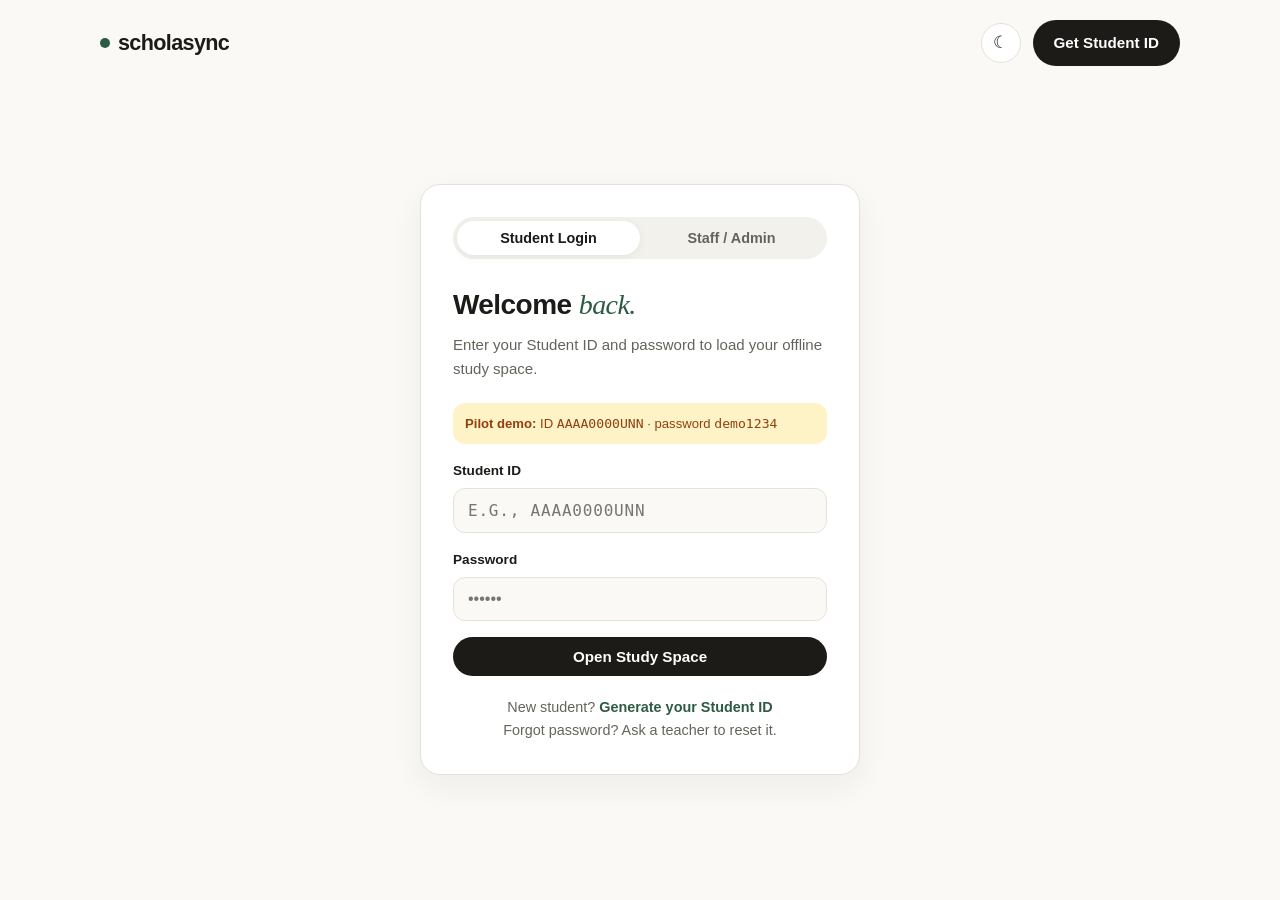
==== pages/admin.html @ c68374d1 "Initial commit: ScholaSync PWA prototype" ====
<!DOCTYPE html>
<html lang="en">
<head>
  <meta charset="UTF-8" />
  <meta name="viewport" content="width=device-width, initial-scale=1.0" />
  <title>Staff Attendance &amp; SMS Portal — ScholaSync</title>
  <meta name="theme-color" content="#faf9f6" />
  <link rel="stylesheet" href="../css/styles.css" />
  <script src="../js/theme.js"></script>
</head>
<body>
  <div class="container">
    <header class="navbar">
      <a href="../index.html" class="brand">
        <span class="brand-dot"></span>
        scholasync <span class="brand-sub">/ admin</span>
      </a>
      <div class="nav-actions">
        <button type="button" class="theme-toggle" data-theme-toggle aria-label="Switch to dark mode"></button>
        <a href="signup.html" class="btn btn-outline">+ Register Student</a>
        <button type="button" id="staffLogoutBtn" class="btn btn-ghost">Log out</button>
      </div>
    </header>

    <section class="admin-header">
      <div>
        <h1>Weekly Attendance <span class="serif-italic">Register.</span></h1>
        <p class="page-sub" id="admin-sub">
          Synced with local database • Rows highlight red at 3+ missed classes
        </p>
      </div>
    </section>

    <section class="stats-row">
      <div class="stat-card">
        <span>Registered Students</span>
        <strong id="stat-total">0</strong>
      </div>
      <div class="stat-card">
        <span>Chronic Absentees (3+ Missed)</span>
        <strong id="stat-flagged" class="text-danger">0</strong>
      </div>
      <div class="stat-card">
        <span>2G SMS Gateway Status</span>
        <strong class="stat-gateway" id="stat-sms">● Ready (Low-Cost Queue)</strong>
      </div>
    </section>

    <section class="table-card">
      <table>
        <thead>
          <tr>
            <th>Student Name &amp; ID</th>
            <th>Age</th>
            <th>Weekly Attendance (Mon – Fri)</th>
            <th>Status</th>
            <th>Parent SMS Action</th>
          </tr>
        </thead>
        <tbody id="attendance-tbody"></tbody>
      </table>
    </section>
  </div>

  <div class="modal-backdrop" id="smsModal">
    <div class="modal-box modal-box-sm">
      <div class="title-accent" id="smsModalTitle">📲 2G SMS Alert Queued &amp; Sent</div>
      <p class="sms-recipient" id="smsRecipientLabel">
        Recipient: 08031234567
      </p>
      <div class="sms-bubble" id="smsPreviewText"></div>
      <p class="hint" id="smsDemoNote" hidden>Demo mode: this message is simulated. Connect an SMS provider (Termii / Africa's Talking) to send for real.</p>
      <button type="button" class="btn btn-primary btn-block" id="closeSmsBtn">Done</button>
    </div>
  </div>

  <script src="../js/db.js"></script>
  <script src="../js/auth.js"></script>
  <script src="../js/sms.js"></script>
  <script src="../js/admin.js"></script>
</body>
</html>
---- css/styles.css ----
/* ==========================================================================
   ScholaSync — styles.css
   Single shared design system. Every page links ONLY this file.
   Theme: tokens below; <html data-theme="light|dark"> is set by js/theme.js
   Sections: 1 Tokens · 2 Base · 3 Layout · 4 Buttons · 5 Forms · 6 Pills/Badges
             7 Modals · 8 Landing · 9 Auth pages · 10 Student dashboard
             11 Admin · 12 Responsive
   ========================================================================== */

/* ---------- 1. Design tokens ---------- */
:root,
:root[data-theme="light"] {
  color-scheme: light;

  --bg-cream: #faf9f6;
  --surface: #ffffff;
  --surface-soft: #f3f1ec;
  --text-main: #1c1b18;
  --text-muted: #66635b;
  --border: #e6e2d8;

  --accent-green: #2d5a43;
  --accent-green-light: #e7f0eb;
  --accent-green-border: #b8d4c5;
  --accent-amber: #d97706;
  --accent-amber-light: #fef3c7;
  --accent-amber-text: #92400e;
  --accent-red: #dc2626;
  --accent-red-light: #fee2e2;
  --accent-red-solid: #dc2626;
  --accent-slate: #475569;

  --on-accent: #ffffff;       /* text on solid accent fills */
  --primary: #1c1b18;         /* primary button / active chip */
  --primary-hover: #33312c;
  --on-primary: #ffffff;

  --overlay: rgba(28, 27, 24, 0.5);
  --shadow-soft: 0 12px 32px rgba(28, 27, 24, 0.06);
  --shadow-tab: 0 2px 8px rgba(0, 0, 0, 0.06);

  --radius-lg: 20px;
  --radius-md: 12px;
}

:root[data-theme="dark"] {
  color-scheme: dark;

  --bg-cream: #14130f;
  --surface: #1e1d19;
  --surface-soft: #292823;
  --text-main: #f1efe8;
  --text-muted: #a8a498;
  --border: #37352e;

  --accent-green: #6fbf93;
  --accent-green-light: #1d3328;
  --accent-green-border: #2f5a45;
  --accent-amber: #f59e0b;
  --accent-amber-light: #3a2c0b;
  --accent-amber-text: #fcd34d;
  --accent-red: #f87171;
  --accent-red-light: #3b1d1d;
  --accent-red-solid: #dc2626;
  --accent-slate: #94a3b8;

  --on-accent: #10241a;
  --primary: #f1efe8;
  --primary-hover: #ffffff;
  --on-primary: #14130f;

  --overlay: rgba(0, 0, 0, 0.68);
  --shadow-soft: 0 12px 32px rgba(0, 0, 0, 0.45);
  --shadow-tab: 0 2px 8px rgba(0, 0, 0, 0.4);
}

/* ---------- 2. Base ---------- */
* {
  box-sizing: border-box;
  margin: 0;
  padding: 0;
}

[hidden] {
  display: none !important;
}

body {
  font-family: -apple-system, BlinkMacSystemFont, "Segoe UI", Roboto, sans-serif;
  background-color: var(--bg-cream);
  color: var(--text-main);
  line-height: 1.6;
  -webkit-font-smoothing: antialiased;
  transition: background-color 0.2s ease, color 0.2s ease;
}

:focus-visible {
  outline: 2px solid var(--accent-green);
  outline-offset: 2px;
}

@media (prefers-reduced-motion: reduce) {
  * {
    transition: none !important;
    animation: none !important;
  }
}

.serif-italic {
  font-family: Georgia, "Times New Roman", serif;
  font-style: italic;
  font-weight: 400;
  color: var(--accent-green);
}

/* Utilities (replace inline style="" attributes) */
.mono { font-family: monospace; }
.muted { color: var(--text-muted); }
.text-danger { color: var(--accent-red); }
.mb-10 { margin-bottom: 10px; }
.title-accent { font-weight: 700; color: var(--accent-green); }

/* ---------- 3. Layout: container, navbar, footer ---------- */
.container {
  max-width: 1120px;
  margin: 0 auto;
  padding: 0 20px;
}

.navbar {
  display: flex;
  justify-content: space-between;
  align-items: center;
  padding: 20px 0;
}

.brand {
  font-size: 1.35rem;
  font-weight: 700;
  letter-spacing: -0.03em;
  text-decoration: none;
  color: var(--text-main);
  display: flex;
  align-items: center;
  gap: 8px;
}

.brand-sub {
  font-weight: 400;
  color: var(--text-muted);
  font-size: 0.9rem;
}

.brand-dot {
  width: 10px;
  height: 10px;
  border-radius: 50%;
  background: var(--accent-green);
}

.nav-links {
  display: flex;
  gap: 28px;
  list-style: none;
}

.nav-links a {
  text-decoration: none;
  color: var(--text-muted);
  font-size: 0.95rem;
  font-weight: 500;
}

.nav-links a:hover {
  color: var(--text-main);
}

.nav-actions {
  display: flex;
  align-items: center;
  gap: 12px;
}

.theme-toggle {
  width: 40px;
  height: 40px;
  border-radius: 50%;
  border: 1px solid var(--border);
  background: var(--surface);
  color: var(--text-main);
  font-size: 1.05rem;
  line-height: 1;
  cursor: pointer;
  display: inline-flex;
  align-items: center;
  justify-content: center;
  flex-shrink: 0;
}

.theme-toggle:hover {
  background: var(--surface-soft);
}

footer {
  border-top: 1px solid var(--border);
  padding: 28px 0 40px;
  display: flex;
  justify-content: space-between;
  align-items: center;
  flex-wrap: wrap;
  gap: 16px;
  font-size: 0.88rem;
  color: var(--text-muted);
}

.footer-links {
  display: flex;
  gap: 20px;
}

.footer-links a {
  color: var(--text-muted);
  text-decoration: none;
}

/* ---------- 4. Buttons ---------- */
.btn {
  display: inline-flex;
  align-items: center;
  justify-content: center;
  padding: 10px 20px;
  border-radius: 999px;
  font-size: 0.95rem;
  font-weight: 600;
  text-decoration: none;
  cursor: pointer;
  border: 1px solid transparent;
  transition: transform 0.15s ease, background 0.15s ease;
}

.btn:active {
  transform: scale(0.98);
}

.btn-block {
  width: 100%;
}

.btn-primary {
  background: var(--primary);
  color: var(--on-primary);
}

.btn-primary:hover {
  background: var(--primary-hover);
}

.btn-outline {
  background: var(--surface);
  color: var(--text-main);
  border-color: var(--border);
}

.btn-outline:hover {
  background: var(--surface-soft);
}

.btn-ghost {
  background: transparent;
  color: var(--text-main);
  padding: 10px 14px;
}

.btn-sms {
  background: var(--accent-red-solid);
  color: #ffffff;
  border: none;
  padding: 8px 14px;
  border-radius: 999px;
  font-size: 0.82rem;
  font-weight: 600;
  cursor: pointer;
}

.btn-sms.normal {
  background: var(--primary);
  color: var(--on-primary);
}

/* ---------- 5. Forms ---------- */
.form-group {
  margin-bottom: 16px;
}

.form-row {
  display: grid;
  grid-template-columns: 1fr 1fr;
  gap: 12px;
}

.form-group label {
  display: block;
  font-size: 0.85rem;
  font-weight: 600;
  margin-bottom: 6px;
  color: var(--text-main);
}

.form-group input,
.form-group select {
  width: 100%;
  padding: 12px 14px;
  border-radius: var(--radius-md);
  border: 1px solid var(--border);
  background: var(--bg-cream);
  font-size: 1rem;
  color: var(--text-main);
  outline: none;
}

.form-group input:focus,
.form-group select:focus {
  border-color: var(--accent-green);
  background: var(--surface);
}

.input-upper {
  text-transform: uppercase;
}

.input-mono {
  font-family: monospace;
  text-transform: uppercase;
  letter-spacing: 0.05em;
}

.hint {
  font-size: 0.78rem;
  color: var(--text-muted);
  margin-top: 4px;
}

.demo-hint {
  background: var(--accent-amber-light);
  color: var(--accent-amber-text);
  font-size: 0.82rem;
  padding: 10px 12px;
  border-radius: var(--radius-md);
  margin-bottom: 16px;
}

.error-msg {
  color: var(--accent-red);
  background: var(--accent-red-light);
  padding: 10px 12px;
  border-radius: var(--radius-md);
  font-size: 0.85rem;
  margin-bottom: 14px;
  display: none;
}

.consent-box {
  display: flex;
  align-items: flex-start;
  gap: 10px;
  background: var(--surface-soft);
  padding: 12px;
  border-radius: var(--radius-md);
  font-size: 0.82rem;
  color: var(--text-muted);
  margin: 18px 0 20px;
}

.consent-box input {
  margin-top: 3px;
  accent-color: var(--accent-green);
}

/* ---------- 6. Pills & badges ---------- */
.pill-badge {
  display: inline-flex;
  align-items: center;
  gap: 8px;
  background: var(--accent-green-light);
  color: var(--accent-green);
  padding: 6px 14px;
  border-radius: 999px;
  font-size: 0.85rem;
  font-weight: 600;
  margin-bottom: 18px;
}

.pill {
  background: var(--surface);
  border: 1px solid var(--border);
  padding: 4px 12px;
  border-radius: 999px;
  font-size: 0.82rem;
  font-weight: 600;
}

.pill.green {
  background: var(--accent-green-light);
  color: var(--accent-green);
  border-color: transparent;
}

.status-badge {
  display: inline-block;
  padding: 4px 10px;
  border-radius: 999px;
  font-size: 0.78rem;
  font-weight: 700;
}

.status-ok {
  background: var(--accent-green-light);
  color: var(--accent-green);
}

.status-alert {
  background: var(--surface);
  color: var(--accent-red);
  border: 1px solid var(--accent-red);
}

/* ---------- 7. Modals (student notes + SMS preview) ---------- */
.modal-backdrop {
  display: none;
  position: fixed;
  inset: 0;
  background: var(--overlay);
  align-items: center;
  justify-content: center;
  padding: 20px;
  z-index: 50;
}

.modal-backdrop.open {
  display: flex;
}

.modal-box {
  background: var(--surface);
  color: var(--text-main);
  border-radius: var(--radius-lg);
  max-width: 560px;
  width: 100%;
  padding: 28px;
  max-height: 85vh;
  overflow-y: auto;
}

.modal-box-sm {
  max-width: 440px;
  padding: 24px;
}

.modal-box h2 {
  margin-bottom: 8px;
}

.modal-tag {
  display: inline-block;
  margin-bottom: 10px;
}

/* ---------- 8. Landing page ---------- */
.hero {
  display: grid;
  grid-template-columns: 1.1fr 0.9fr;
  gap: 48px;
  align-items: center;
  padding: 48px 0 64px;
}

.hero h1 {
  font-size: clamp(2.5rem, 5vw, 3.75rem);
  line-height: 1.1;
  letter-spacing: -0.03em;
  margin-bottom: 20px;
}

.hero p {
  font-size: 1.1rem;
  color: var(--text-muted);
  max-width: 500px;
  margin-bottom: 28px;
}

.hero-cta-group {
  display: flex;
  flex-wrap: wrap;
  gap: 12px;
  margin-bottom: 32px;
}

.social-proof {
  display: flex;
  align-items: center;
  gap: 14px;
}

.avatar-stack {
  display: flex;
}

.avatar {
  width: 34px;
  height: 34px;
  border-radius: 50%;
  background: var(--accent-green);
  color: var(--on-accent);
  font-size: 0.75rem;
  font-weight: 700;
  display: flex;
  align-items: center;
  justify-content: center;
  border: 2px solid var(--bg-cream);
  margin-left: -8px;
}

.avatar:first-child {
  margin-left: 0;
}

.avatar.amber { background: var(--accent-amber); }
.avatar.slate { background: var(--accent-slate); }

.proof-text {
  font-size: 0.85rem;
  color: var(--text-muted);
}

.proof-stars {
  color: var(--accent-amber);
  font-weight: 700;
  letter-spacing: 1px;
}

.preview-card {
  background: var(--surface);
  border: 1px solid var(--border);
  border-radius: var(--radius-lg);
  padding: 24px;
  box-shadow: var(--shadow-soft);
}

.preview-header {
  display: flex;
  justify-content: space-between;
  align-items: center;
  font-size: 0.82rem;
  color: var(--text-muted);
  margin-bottom: 14px;
}

.id-tag {
  background: var(--surface-soft);
  padding: 3px 10px;
  border-radius: 999px;
  font-family: monospace;
  font-weight: 600;
  color: var(--text-main);
}

.greeting-box {
  margin-bottom: 18px;
}

.greeting-box h3 {
  font-size: 1.15rem;
  margin-bottom: 2px;
}

.greeting-box span {
  font-size: 0.88rem;
  color: var(--text-muted);
}

.task-list {
  display: flex;
  flex-direction: column;
  gap: 10px;
  margin-bottom: 18px;
}

.task-item {
  display: flex;
  justify-content: space-between;
  align-items: center;
  padding: 10px 14px;
  background: var(--bg-cream);
  border-radius: var(--radius-md);
  font-size: 0.9rem;
}

.task-item.done {
  color: var(--text-muted);
  text-decoration: line-through;
}

.task-tag {
  font-size: 0.78rem;
  font-weight: 600;
  color: var(--accent-green);
  background: var(--accent-green-light);
  padding: 2px 8px;
  border-radius: 6px;
  text-decoration: none;
}

.progress-widget {
  background: var(--accent-green-light);
  border-radius: var(--radius-md);
  padding: 16px;
  display: flex;
  justify-content: space-between;
  align-items: center;
}

.progress-stat strong {
  font-size: 1.6rem;
  color: var(--accent-green);
  display: block;
  line-height: 1.1;
}

.progress-stat span {
  font-size: 0.82rem;
  color: var(--text-main);
}

.day-pills {
  display: flex;
  gap: 6px;
}

.day-pill {
  width: 26px;
  height: 26px;
  border-radius: 50%;
  background: var(--accent-green);
  color: var(--on-accent);
  font-size: 0.75rem;
  font-weight: 700;
  display: flex;
  align-items: center;
  justify-content: center;
}

.day-pill.pending {
  background: var(--surface);
  color: var(--text-muted);
  border: 1px solid var(--border);
}

.pilot-strip {
  text-align: center;
  padding: 32px 0;
  border-top: 1px solid var(--border);
  border-bottom: 1px solid var(--border);
}

.pilot-strip p {
  font-size: 0.85rem;
  color: var(--text-muted);
  margin-bottom: 14px;
}

.pilot-logos {
  display: flex;
  flex-wrap: wrap;
  justify-content: center;
  gap: 28px;
  font-weight: 700;
  font-size: 0.95rem;
  color: var(--text-muted);
  letter-spacing: 0.02em;
}

.features-section {
  padding: 72px 0;
}

.section-header {
  text-align: center;
  max-width: 600px;
  margin: 0 auto 48px;
}

.section-header .eyebrow {
  font-size: 0.85rem;
  font-weight: 600;
  color: var(--accent-green);
  text-transform: uppercase;
  letter-spacing: 0.06em;
}

.section-header h2 {
  font-size: clamp(1.9rem, 3.5vw, 2.5rem);
  margin: 8px 0 12px;
  letter-spacing: -0.02em;
}

.section-header p {
  color: var(--text-muted);
}

.feature-grid {
  display: grid;
  grid-template-columns: repeat(3, 1fr);
  gap: 24px;
}

.feature-card {
  background: var(--surface);
  border: 1px solid var(--border);
  border-radius: var(--radius-lg);
  padding: 28px;
}

.feature-icon {
  width: 42px;
  height: 42px;
  border-radius: 12px;
  background: var(--accent-green-light);
  color: var(--accent-green);
  display: flex;
  align-items: center;
  justify-content: center;
  font-size: 1.2rem;
  margin-bottom: 16px;
}

.feature-card h3 {
  font-size: 1.15rem;
  margin-bottom: 8px;
}

.feature-card p {
  font-size: 0.94rem;
  color: var(--text-muted);
}

.cta-banner {
  background: var(--surface);
  border: 1px solid var(--border);
  border-radius: var(--radius-lg);
  padding: 48px 24px;
  text-align: center;
  margin-bottom: 56px;
}

.cta-banner h2 {
  font-size: 2rem;
  margin-bottom: 10px;
}

.cta-banner p {
  color: var(--text-muted);
  margin-bottom: 24px;
}

/* ---------- 9. Auth pages (signup + login) ---------- */
.auth-wrapper {
  min-height: calc(100vh - 90px);
  display: flex;
  align-items: center;
  justify-content: center;
  padding: 24px 0 48px;
}

.auth-card {
  background: var(--surface);
  border: 1px solid var(--border);
  border-radius: var(--radius-lg);
  box-shadow: var(--shadow-soft);
  width: 100%;
  max-width: 440px;
  padding: 32px;
}

.auth-card-wide {
  max-width: 460px;
}

.auth-card h1 {
  font-size: 1.75rem;
  letter-spacing: -0.02em;
  margin-bottom: 6px;
}

.auth-subtitle {
  color: var(--text-muted);
  font-size: 0.94rem;
  margin-bottom: 22px;
}

.auth-footer {
  text-align: center;
  margin-top: 20px;
  font-size: 0.9rem;
  color: var(--text-muted);
}

.auth-footer a {
  color: var(--accent-green);
  font-weight: 600;
  text-decoration: none;
}

.role-tabs {
  display: grid;
  grid-template-columns: 1fr 1fr;
  background: var(--surface-soft);
  padding: 4px;
  border-radius: 999px;
  margin-bottom: 24px;
}

.role-tab {
  border: none;
  background: transparent;
  padding: 9px 12px;
  border-radius: 999px;
  font-size: 0.9rem;
  font-weight: 600;
  color: var(--text-muted);
  cursor: pointer;
}

.role-tab.active {
  background: var(--surface);
  color: var(--text-main);
  box-shadow: var(--shadow-tab);
}

.id-result-box {
  display: none;
  text-align: center;
  background: var(--accent-green-light);
  border: 1px solid var(--accent-green-border);
  border-radius: var(--radius-lg);
  padding: 24px;
  margin-top: 8px;
}

.success-text {
  font-size: 0.9rem;
  margin-top: 6px;
}

.generated-id {
  font-family: monospace;
  font-size: 1.85rem;
  font-weight: 800;
  letter-spacing: 0.06em;
  color: var(--accent-green);
  background: var(--surface);
  padding: 12px 18px;
  border-radius: var(--radius-md);
  margin: 14px 0;
  border: 1px dashed var(--accent-green);
}

/* ---------- 10. Student dashboard ---------- */
.dash-header {
  display: flex;
  justify-content: space-between;
  align-items: flex-end;
  flex-wrap: wrap;
  gap: 16px;
  padding: 20px 0 28px;
  border-bottom: 1px solid var(--border);
}

.dash-header h1 {
  font-size: 1.9rem;
  letter-spacing: -0.02em;
}

.meta-pills {
  display: flex;
  gap: 10px;
  flex-wrap: wrap;
  margin-top: 8px;
}

.overview-bar {
  background: var(--surface);
  border: 1px solid var(--border);
  border-radius: var(--radius-lg);
  padding: 20px 24px;
  margin: 24px 0;
  display: flex;
  justify-content: space-between;
  align-items: center;
  flex-wrap: wrap;
  gap: 16px;
}

.progress-title {
  font-size: 1.1rem;
}

.progress-sub {
  font-size: 0.85rem;
  color: var(--text-muted);
}

.progress-track {
  flex: 1;
  min-width: 240px;
  background: var(--surface-soft);
  height: 12px;
  border-radius: 999px;
  overflow: hidden;
}

.progress-fill {
  height: 100%;
  background: var(--accent-green);
  width: 0%;
  transition: width 0.25s ease;
}

.track-tabs {
  display: flex;
  gap: 10px;
  margin-bottom: 24px;
  flex-wrap: wrap;
}

.track-btn {
  padding: 8px 18px;
  border-radius: 999px;
  border: 1px solid var(--border);
  background: var(--surface);
  color: var(--text-main);
  font-weight: 600;
  font-size: 0.9rem;
  cursor: pointer;
}

.track-btn.active {
  background: var(--primary);
  color: var(--on-primary);
  border-color: var(--primary);
}

.subjects-grid {
  display: grid;
  grid-template-columns: repeat(auto-fit, minmax(310px, 1fr));
  gap: 20px;
  margin-bottom: 56px;
}

.subject-card {
  background: var(--surface);
  border: 1px solid var(--border);
  border-radius: var(--radius-lg);
  padding: 22px;
  display: flex;
  flex-direction: column;
  justify-content: space-between;
}

.subject-top {
  display: flex;
  justify-content: space-between;
  align-items: center;
  margin-bottom: 14px;
}

.subject-top h3 {
  font-size: 1.15rem;
}

.topic-list {
  list-style: none;
  display: flex;
  flex-direction: column;
  gap: 10px;
  margin-bottom: 18px;
}

.topic-item {
  display: flex;
  align-items: flex-start;
  gap: 10px;
  padding: 9px 12px;
  background: var(--bg-cream);
  border-radius: var(--radius-md);
  font-size: 0.9rem;
  cursor: pointer;
}

.topic-item input[type="checkbox"] {
  margin-top: 4px;
  accent-color: var(--accent-green);
  width: 16px;
  height: 16px;
  cursor: pointer;
}

.topic-item.checked span {
  text-decoration: line-through;
  color: var(--text-muted);
}

.note-body {
  background: var(--bg-cream);
  padding: 16px;
  border-radius: var(--radius-md);
  font-size: 0.93rem;
  margin: 16px 0 20px;
  line-height: 1.65;
}

/* Notes reader typography */
.note-body h3 {
  font-size: 1rem;
  margin: 18px 0 8px;
  color: var(--accent-green);
}

.note-body h3:first-child {
  margin-top: 0;
}

.note-body ul {
  padding-left: 20px;
  display: flex;
  flex-direction: column;
  gap: 6px;
}

.empty-state {
  color: var(--text-muted);
  text-align: center;
  padding: 24px 12px;
  font-size: 0.95rem;
  grid-column: 1 / -1;
}

/* ---------- 11. Admin / staff portal ---------- */
.admin-header {
  display: flex;
  justify-content: space-between;
  align-items: center;
  flex-wrap: wrap;
  gap: 16px;
  padding: 20px 0 24px;
  border-bottom: 1px solid var(--border);
}

.page-sub {
  color: var(--text-muted);
  font-size: 0.95rem;
}

.stats-row {
  display: grid;
  grid-template-columns: repeat(auto-fit, minmax(200px, 1fr));
  gap: 16px;
  margin: 24px 0;
}

.stat-card {
  background: var(--surface);
  border: 1px solid var(--border);
  border-radius: var(--radius-lg);
  padding: 18px 20px;
}

.stat-card span {
  font-size: 0.84rem;
  color: var(--text-muted);
}

.stat-card strong {
  display: block;
  font-size: 1.7rem;
  margin-top: 4px;
}

.stat-card strong.stat-gateway {
  color: var(--accent-green);
  font-size: 1.25rem;
  padding-top: 6px;
}

.table-card {
  background: var(--surface);
  border: 1px solid var(--border);
  border-radius: var(--radius-lg);
  overflow-x: auto;
  box-shadow: var(--shadow-soft);
  margin-bottom: 48px;
}

.table-card table {
  width: 100%;
  border-collapse: collapse;
  min-width: 720px;
}

.table-card th,
.table-card td {
  padding: 14px 18px;
  text-align: left;
  border-bottom: 1px solid var(--border);
  font-size: 0.92rem;
}

.table-card th {
  background: var(--surface-soft);
  font-size: 0.82rem;
  text-transform: uppercase;
  letter-spacing: 0.04em;
  color: var(--text-muted);
}

.table-card tr.flagged-row {
  background: var(--accent-red-light);
}

.cell-name strong {
  display: block;
}

.cell-id {
  font-family: monospace;
  font-size: 0.8rem;
  color: var(--text-muted);
}

.day-checks {
  display: flex;
  gap: 8px;
}

.day-check-label {
  display: flex;
  flex-direction: column;
  align-items: center;
  font-size: 0.72rem;
  font-weight: 700;
  color: var(--text-muted);
  cursor: pointer;
}

.day-check-label input {
  width: 17px;
  height: 17px;
  accent-color: var(--accent-green);
  margin-top: 3px;
  cursor: pointer;
}

.sms-recipient {
  font-size: 0.86rem;
  color: var(--text-muted);
  margin-top: 4px;
}

.sms-bubble {
  background: var(--accent-green-light);
  border-left: 4px solid var(--accent-green);
  padding: 14px;
  border-radius: 10px;
  font-family: monospace;
  font-size: 0.86rem;
  margin: 14px 0 18px;
  line-height: 1.5;
}

/* ---------- 12. Responsive ---------- */
@media (max-width: 860px) {
  .hero {
    grid-template-columns: 1fr;
    padding: 28px 0 48px;
  }
  .nav-links {
    display: none;
  }
  .feature-grid {
    grid-template-columns: 1fr;
  }
}

@media (max-width: 480px) {
  .navbar {
    flex-wrap: wrap;
    gap: 10px;
  }
  .nav-actions {
    flex-wrap: wrap;
    gap: 8px;
    margin-left: auto;
  }
  .btn,
  .pill {
    white-space: nowrap;
  }
  .btn {
    padding: 9px 14px;
    font-size: 0.88rem;
  }
  .auth-card {
    padding: 24px 20px;
  }
  .form-row {
    grid-template-columns: 1fr;
    gap: 0;
  }
}
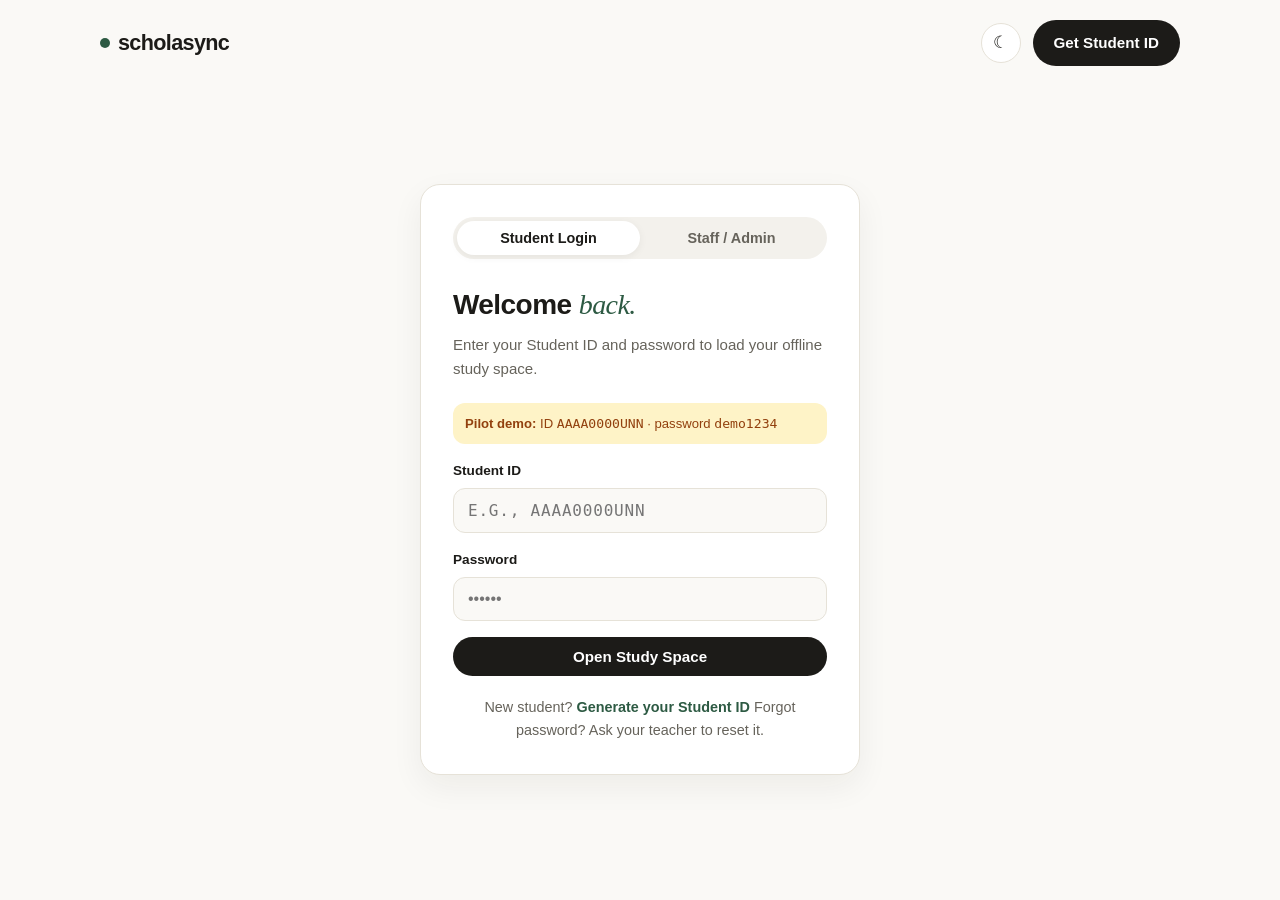
==== commit 5fd8d8fb: "Add school portal, class codes, and verifier logic" ====
--- a/pages/admin.html
+++ b/pages/admin.html
@@ -6,6 +6,7 @@
   <title>Staff Attendance &amp; SMS Portal — ScholaSync</title>
   <meta name="theme-color" content="#faf9f6" />
   <link rel="stylesheet" href="../css/styles.css" />
+  <link rel="shortcut icon" href="assets\icons\logo.jpg" type="image/x-icon">
   <script src="../js/theme.js"></script>
 </head>
 <body>
@@ -21,7 +22,19 @@
         <button type="button" id="staffLogoutBtn" class="btn btn-ghost">Log out</button>
       </div>
     </header>
-
+    <section class="stats-row" style="grid-template-columns: 1fr 2fr;">
+  <div class="stat-card">
+    <span>Create New Class</span>
+    <div style="display: flex; gap: 10px; margin-top: 10px;">
+      <input type="text" id="newClassName" placeholder="e.g., SS1A" class="input-upper" style="padding: 8px; border-radius: 6px; border: 1px solid var(--border);" />
+      <button type="button" class="btn btn-primary" id="createClassBtn">Create</button>
+    </div>
+  </div>
+  <div class="stat-card">
+    <span>Active Class Code (Share with students)</span>
+    <strong class="stat-gateway" id="active-class-code">NONE</strong>
+  </div>
+</section>
     <section class="admin-header">
       <div>
         <h1>Weekly Attendance <span class="serif-italic">Register.</span></h1>
@@ -51,6 +64,7 @@
         <thead>
           <tr>
             <th>Student Name &amp; ID</th>
+            <th>Class</th>
             <th>Age</th>
             <th>Weekly Attendance (Mon – Fri)</th>
             <th>Status</th>
